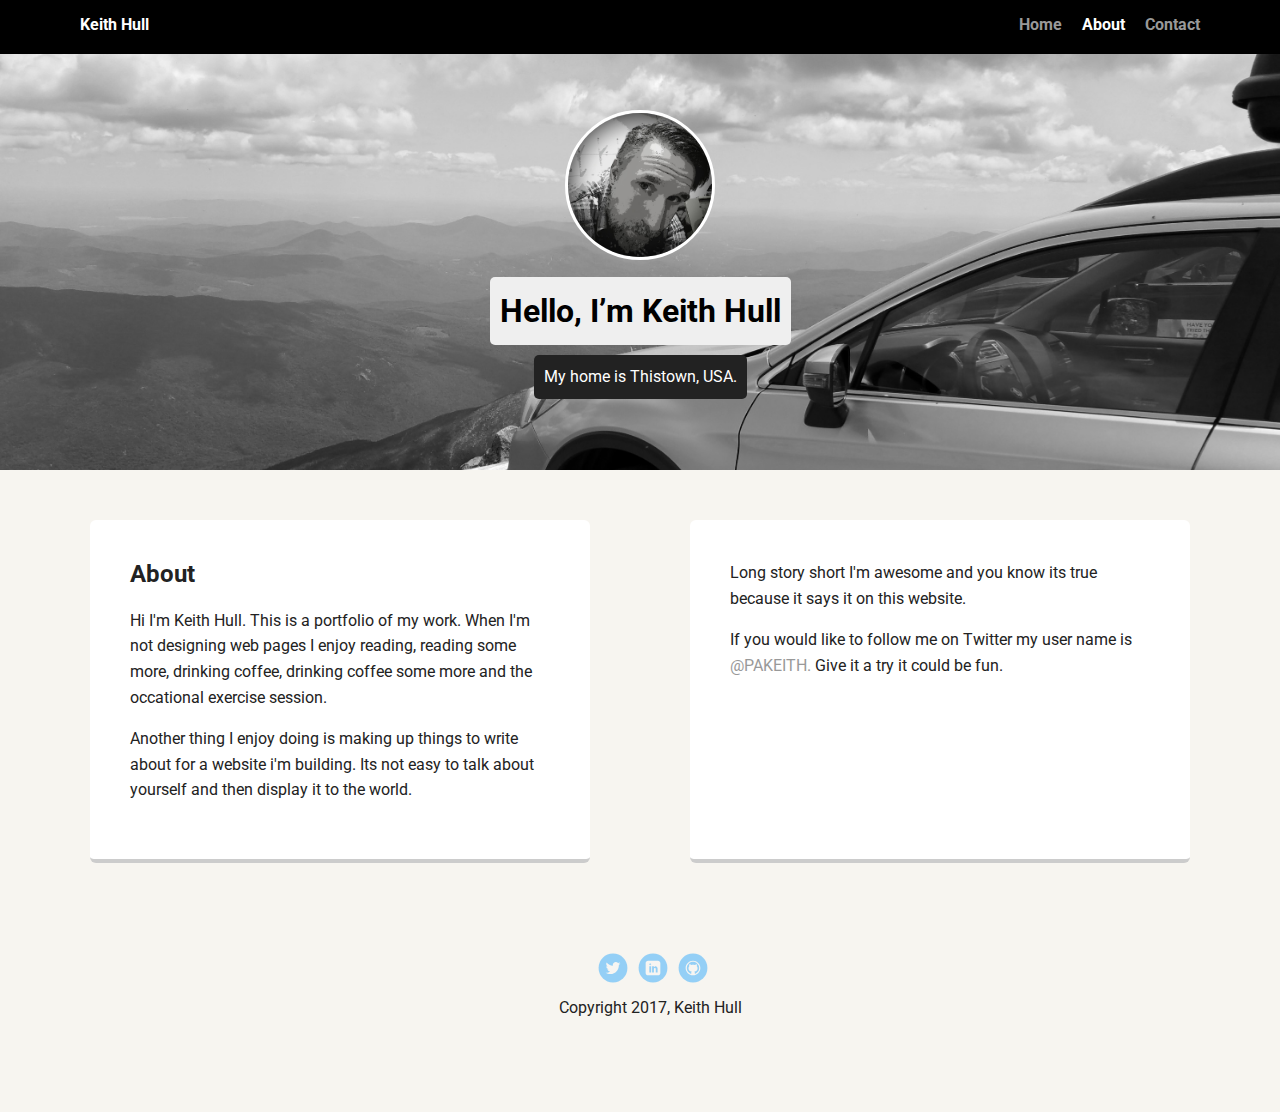
==== about.html @ c58707be "Multiple changes" ====
<!doctype html>
<html lang="en">
<head>
  <meta charset="utf-8">
  <title>Keith Hull's Profile</title>
  <meta name="viewport" content="width=device-width, initial-scale=1.0">
  <link rel="stylesheet" href="styles.css">
  <link href="https://fonts.googleapis.com/css?family=Muli%7CRoboto:400,300,500,700,900" rel="stylesheet"></head>
  <body>

    <div class="main-nav">
        <ul class="nav">
          <li class="name">Keith Hull</li>
          <li><a href="index.html">Home</a></li>
          <li><a href="about.html" class="selected">About</a></li>
		  <li><a href="contact.html">Contact</a></li>
        </ul>
    </div>

    <header>
      <img src="images/keithmug.jpg" alt="Grayscale photo of Keith" class="profile-image">
      <h1 class="tag name">Hello, I’m Keith Hull</h1>
      <p class="tag location">My home is Thistown, USA.</p>
    </header>

    <main class="flex">
      <div class="card">
        <h2>About</h2>
		<p>Hi I'm Keith Hull. This is a portfolio of my work. When I'm not designing web pages I enjoy reading, reading some more, drinking coffee, drinking coffee some more and the occational exercise session.</p>
        <p>Another thing I enjoy doing is making up things to write about for a website i'm building. Its not easy to talk about yourself and then display it to the world.</a></p>
      </div> 

      <div class="card">
        <h2></h2>
        <p>Long story short I'm awesome and you know its true because it says it on this website.</p>
		<p>If you would like to follow me on Twitter my user name is <a href="https://twitter.com/PAKEITH">@PAKEITH.</a> Give it a try it could be fun.</p>
      </div> 

    </main>
    <footer>
      <ul>
        <li><a href="https://twitter.com/PAKEITH" class="social twitter">Twitter</a></li>
        <li><a href="https://linkedin.com/in/keith-hull" class="social linkedin">LinkedIn</a></li>
        <li><a href="https://github.com/CODEKEITH" class="social github">Github</a></li>
      </ul>
      <p class="copyright">Copyright 2017, Keith Hull</p>
    </footer>
  </body>
  </html>
---- styles.css ----
/* Global Layout Set-up */
* { 
  box-sizing: border-box;
}
  
body {
  margin: 0;
  padding: 0;
  text-align: center;
  font-family: 'Roboto', sans-serif;
  color: #222;
  background: #f7f5f0;
}
/* Link Styles */

a {
  text-decoration: none;
  color: #999;
}
a:hover {
  color: black;
}

/* Section Styles */

.main-nav {
  width: 100%;
  background: black;
  min-height: 30px;
  padding: 10px;
  position: fixed;
  text-align: center;
}
.nav {
  display: flex;
  justify-content: space-around;
  font-weight: 700;
  list-style-type: none;
  margin: 0 auto;
  padding: 0;
}

.nav .name {
    display: block;
    margin-right: auto;
    color: white;
}
.nav li {
  padding: 5px 10px 10px 10px;
}
.nav a {
  transition: all .5s;
}
.nav a:hover {
  color: white
}
.nav a.selected {
  color: white;
}
header {
  text-align: center;
  background: url('images/landscape.jpg') no-repeat top center ;
  background-size: cover;
  overflow: hidden;
  padding-top: 60px;
}
header {
  line-height: 1.5;
}
header .profile-image {
  margin-top: 50px;
  width: 150px;
  height: 150px;
  border-radius: 50%;
  border: 3px solid white;
  transition: all .5s;
}
header .profile-image:hover {
  transform: scale(1.2) rotate(5deg);
}
.tag {
  background-color: #efefef;
  color: black;
  padding: 10px;
  border-radius: 5px;
  display: table;
  margin: 10px auto;
} 
.location {
  background-color: #222;
  color: white;
}
.card {
  margin: 30px;
  padding: 20px 40px 40px;
  max-width: 500px;
  text-align: left;
  background: #fff;
  border-bottom: 4px solid #ccc;
  border-radius: 6px;
  transition: all .5s;
}
.card:hover {
  border-color: black;
}

ul.skills {
  padding: 0;
  text-align: left;
}

.skills li {
  border-radius: 6px;
  display: inline-block;
  background: #DEDEE0;
  color: black;
  padding: 5px 10px;
  margin: 2px;
}

.skills li:nth-child(odd) {
  background: #DEDEE0;
}

footer {
  width: 100%;
  min-height: 30px;
  padding: 20px 0 40px 20px;
}

footer .copyright {
  top: -8px;
  font-size: .75em;
}

footer ul {
  list-style-type: none;
  margin: 0;
  padding: 0;
}

footer ul li {
  display: inline-block;
}

a.social {
  display: inline-block;
  text-indent: -9999px;
  margin-left: 5px;
  width: 30px;
  height: 30px;
  background-size: 30px 30px;
  opacity: .4;
  transition: all .5s;
}
a.twitter {
  background-image: url(images/twitter.svg);
}
a.linkedin {
  background-image: url(images/linkedin.svg);
}
a.github {
  background-image: url(images/github.svg);
}
a.social:hover {
  opacity: 1;
}
.clearfix {
  clear: both;
}

/* Styles for larger screens */
@media screen and (min-width: 720px) {
  
  .flex {
      display: -ms-flexbox;      /* TWEENER - IE 10 */
      display: flex; 
      max-width: 1200px;
      -ms-flex-pack: distribute;
      justify-content: space-around;
      margin: 0 auto;
  }

  header {
    min-height: 470px;
  }

  .nav {
    max-width: 1200px;
    padding: 0 30px;
  }


  main {
    padding-top: 20px;
  }

  main p {
    line-height: 1.6em;
  }

  footer {
    font-size: 1.3em;
    max-width: 1200px;
    margin: 40px auto;
  }

}
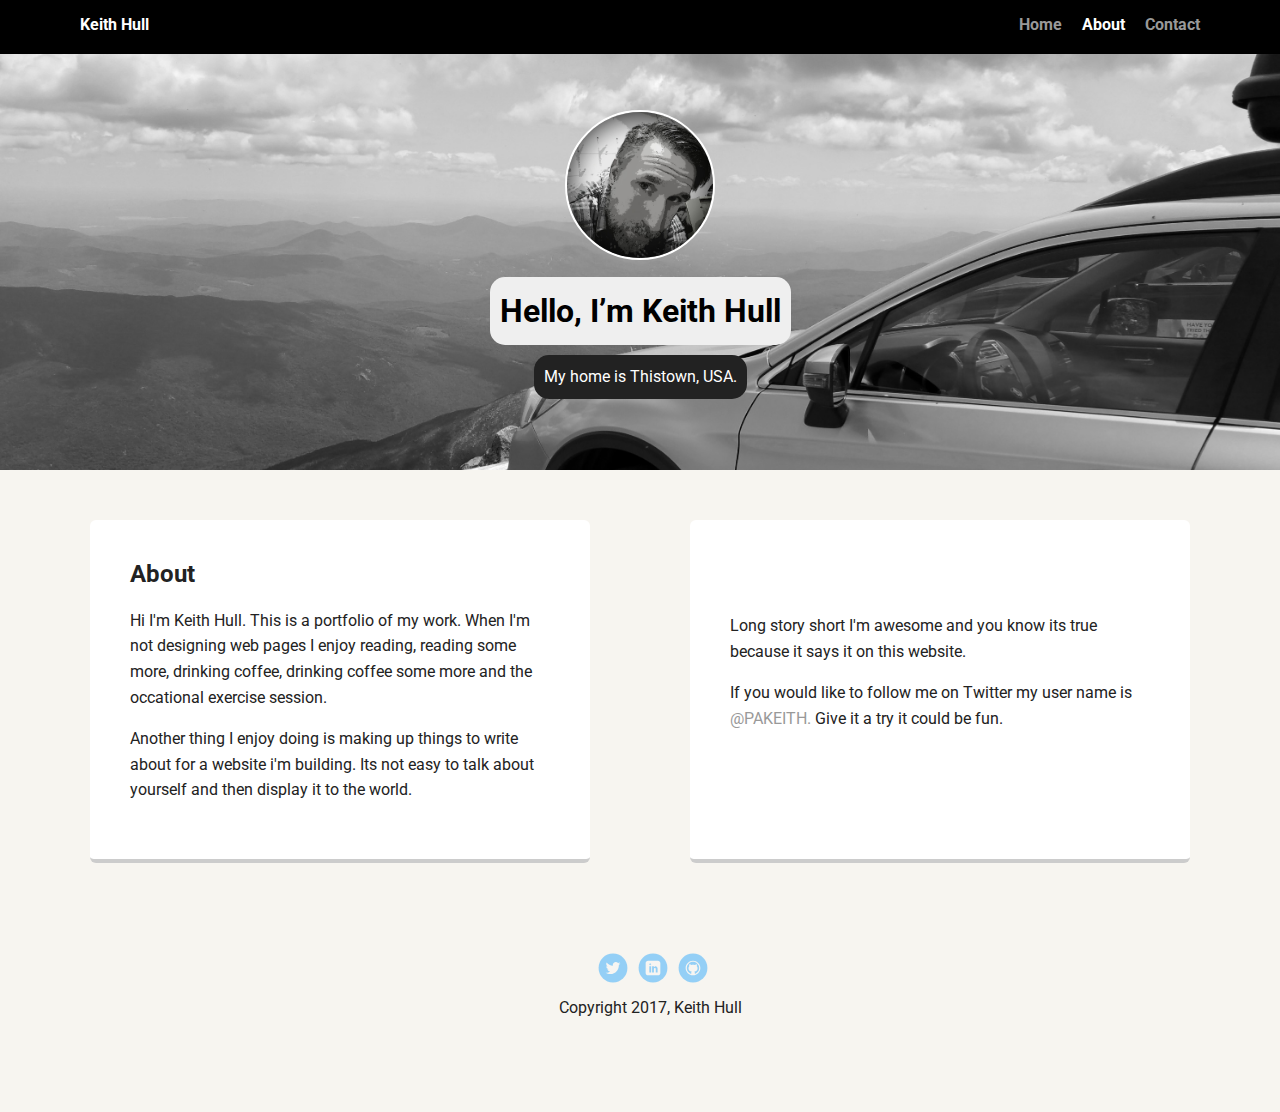
==== commit fc6fb641: "Check for errors." ====
--- a/about.html
+++ b/about.html
@@ -27,13 +27,15 @@
       <div class="card">
         <h2>About</h2>
 		<p>Hi I'm Keith Hull. This is a portfolio of my work. When I'm not designing web pages I enjoy reading, reading some more, drinking coffee, drinking coffee some more and the occational exercise session.</p>
-        <p>Another thing I enjoy doing is making up things to write about for a website i'm building. Its not easy to talk about yourself and then display it to the world.</a></p>
+        <p>Another thing I enjoy doing is making up things to write about for a website i'm building. Its not easy to talk about yourself and then display it to the world.</p>
       </div> 
 
       <div class="card">
-        <h2></h2>
+        <br>
+		<br>
+		<br>
         <p>Long story short I'm awesome and you know its true because it says it on this website.</p>
-		<p>If you would like to follow me on Twitter my user name is <a href="https://twitter.com/PAKEITH">@PAKEITH.</a> Give it a try it could be fun.</p>
+		<p>If you would like to follow me on Twitter my user name is <a href="https://twitter.com/PAKEITH" target="_blank">@PAKEITH.</a> Give it a try it could be fun.</p>
       </div> 
 
     </main>
--- a/styles.css
+++ b/styles.css
@@ -72,8 +72,8 @@
   width: 150px;
   height: 150px;
   border-radius: 50%;
-  border: 3px solid white;
-  transition: all .5s;
+  border: 2px solid white;
+  transition: all .25s;
 }
 header .profile-image:hover {
   transform: scale(1.2) rotate(5deg);
@@ -82,7 +82,7 @@
   background-color: #efefef;
   color: black;
   padding: 10px;
-  border-radius: 5px;
+  border-radius: 15px;
   display: table;
   margin: 10px auto;
 } 
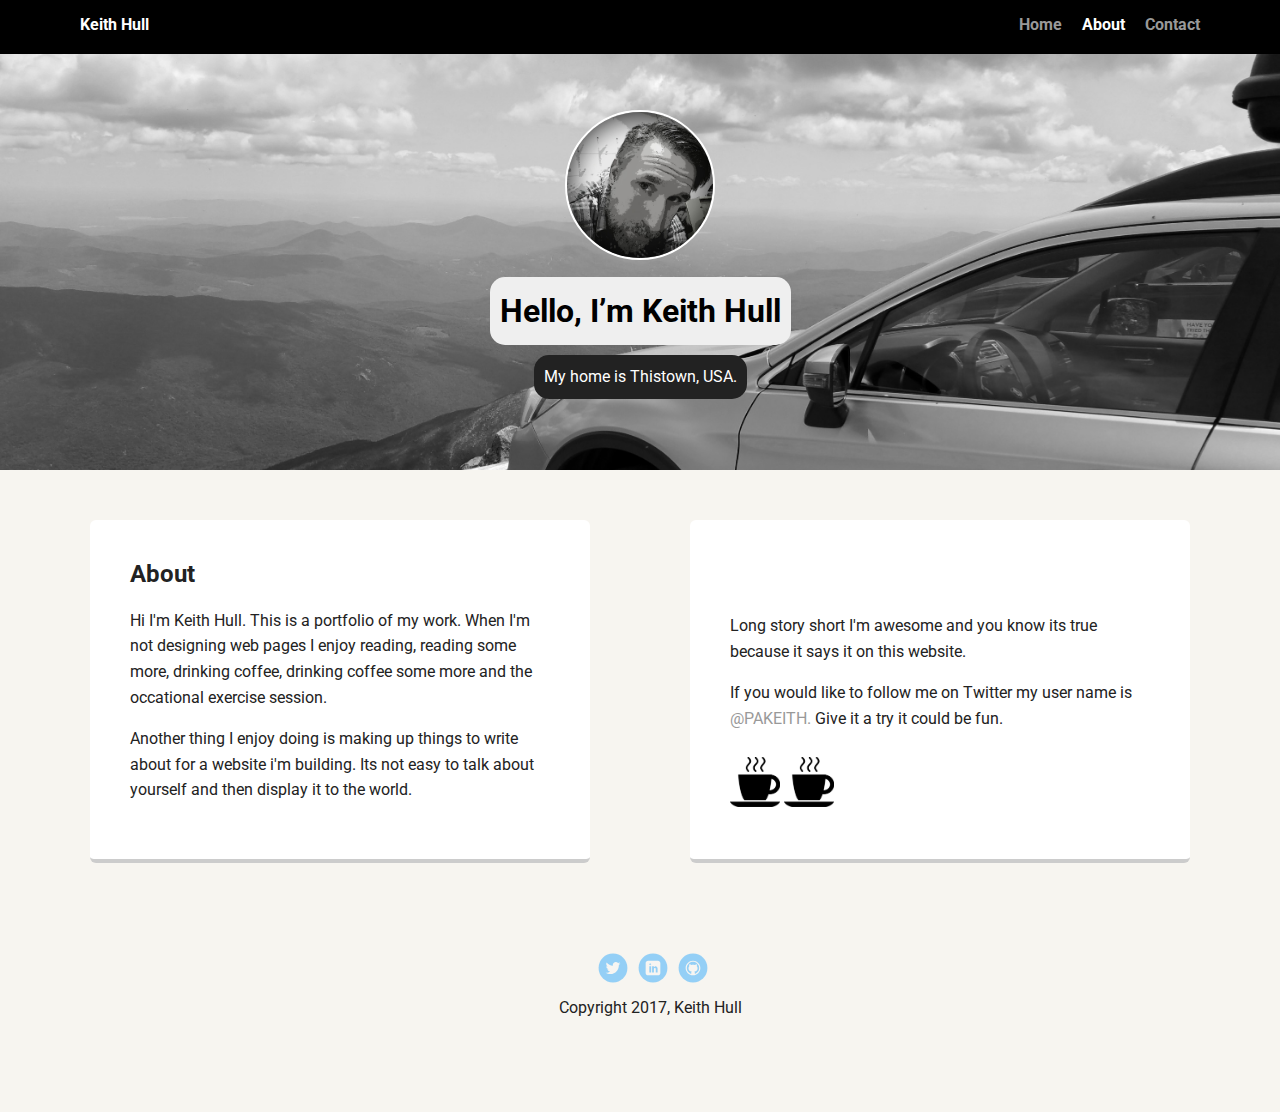
==== commit b2fd2f38: "add coffee cup icon to about.html page and re-check for errors" ====
--- a/about.html
+++ b/about.html
@@ -36,6 +36,8 @@
 		<br>
         <p>Long story short I'm awesome and you know its true because it says it on this website.</p>
 		<p>If you would like to follow me on Twitter my user name is <a href="https://twitter.com/PAKEITH" target="_blank">@PAKEITH.</a> Give it a try it could be fun.</p>
+		<img src="images/coffee.png" alt="coffee mug" class="coffee-icon">
+		<img src="images/coffee.png" alt="coffee mug" class="coffee-icon">
       </div> 
 
     </main>
--- a/styles.css
+++ b/styles.css
@@ -103,6 +103,11 @@
 .card:hover {
   border-color: black;
 }
+main .coffee-icon {
+  margin-top: 10px;
+  width: 50px;
+  height: 50px;
+}
 
 ul.skills {
   padding: 0;
